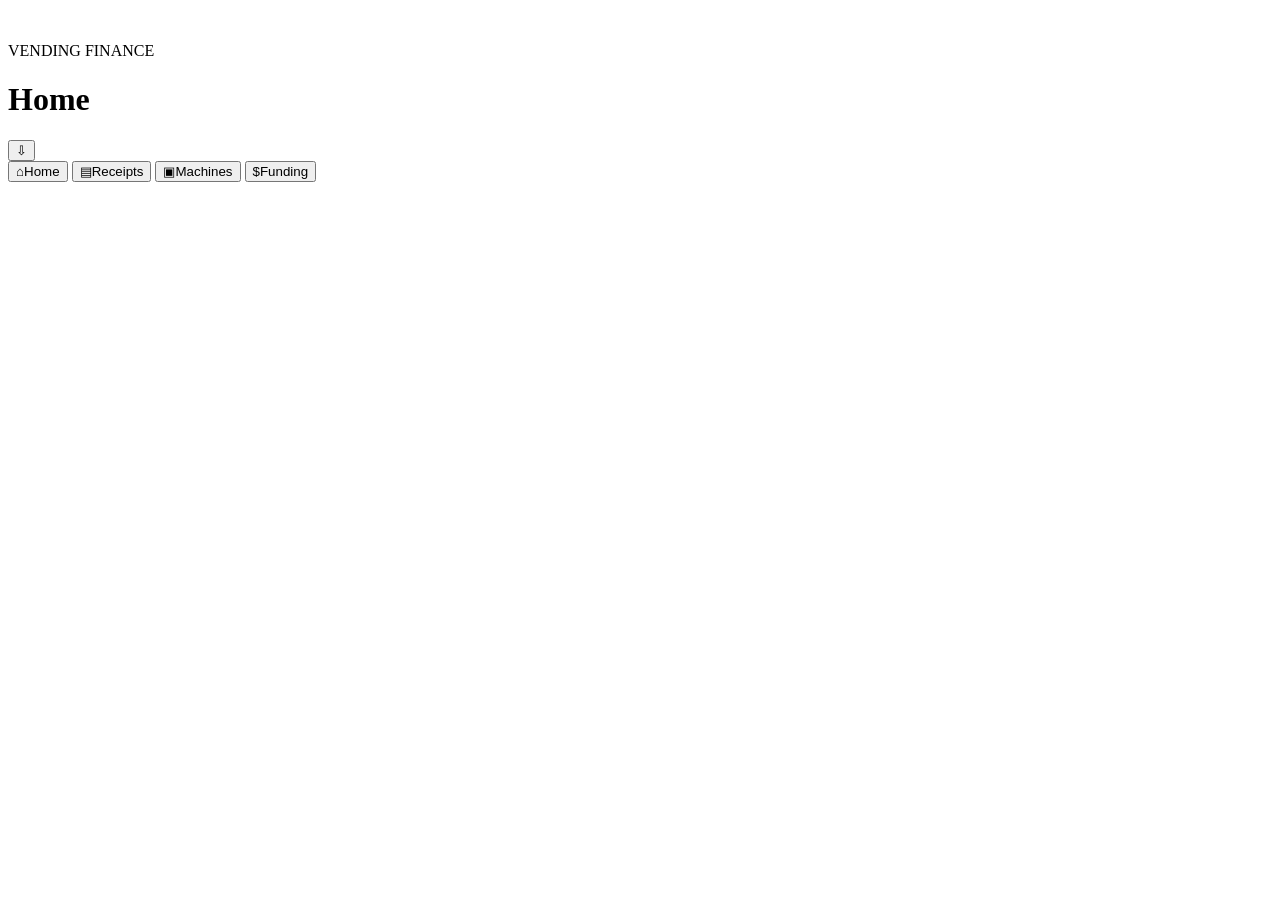
==== finance/index.html @ 562d4c87 "Add vending finance board shell and icon support" ====
<!DOCTYPE html>
<html lang="en">
<head>
  <meta charset="UTF-8" />
  <meta name="viewport" content="width=device-width, initial-scale=1.0, viewport-fit=cover" />
  <meta name="theme-color" content="#f7f9fd" />
  <meta name="description" content="Vending Finance Board — receipts, machine performance, funding, and repayments." />
  <link rel="icon" type="image/svg+xml" href="icon.svg" />
  <link rel="apple-touch-icon" href="icon.svg" />
  <title>Vending Finance Board</title>
  <link rel="stylesheet" href="styles.css" />
</head>
<body>
  <div class="app-shell">
    <header class="topbar">
      <div class="brand-wrap">
        <div class="avatar-mark" aria-hidden="true"><img src="icon.svg" alt="" /></div>
        <div>
          <p class="eyebrow">VENDING FINANCE</p>
          <h1 id="pageTitle">Home</h1>
        </div>
      </div>
      <button class="icon-btn" id="exportBtn" title="Export data" aria-label="Export data">⇩</button>
    </header>

    <main id="appMain" class="content" tabindex="-1"></main>

    <nav class="bottom-nav" aria-label="Primary navigation">
      <button class="nav-item active" data-page="home"><span class="nav-icon">⌂</span><span>Home</span></button>
      <button class="nav-item" data-page="receipts"><span class="nav-icon">▤</span><span>Receipts</span></button>
      <button class="nav-item" data-page="machines"><span class="nav-icon">▣</span><span>Machines</span></button>
      <button class="nav-item" data-page="funding"><span class="nav-icon">$</span><span>Funding</span></button>
    </nav>
  </div>

  <dialog id="modal" class="modal">
    <form method="dialog" class="modal-card" id="modalCard">
      <div class="modal-header">
        <div>
          <p class="eyebrow" id="modalEyebrow">ADD RECORD</p>
          <h2 id="modalTitle">New entry</h2>
        </div>
        <button class="icon-btn small" value="cancel" aria-label="Close">×</button>
      </div>
      <div id="modalBody"></div>
    </form>
  </dialog>

  <input id="importInput" type="file" accept="application/json" hidden />
  <script src="app.js"></script>
</body>
</html>
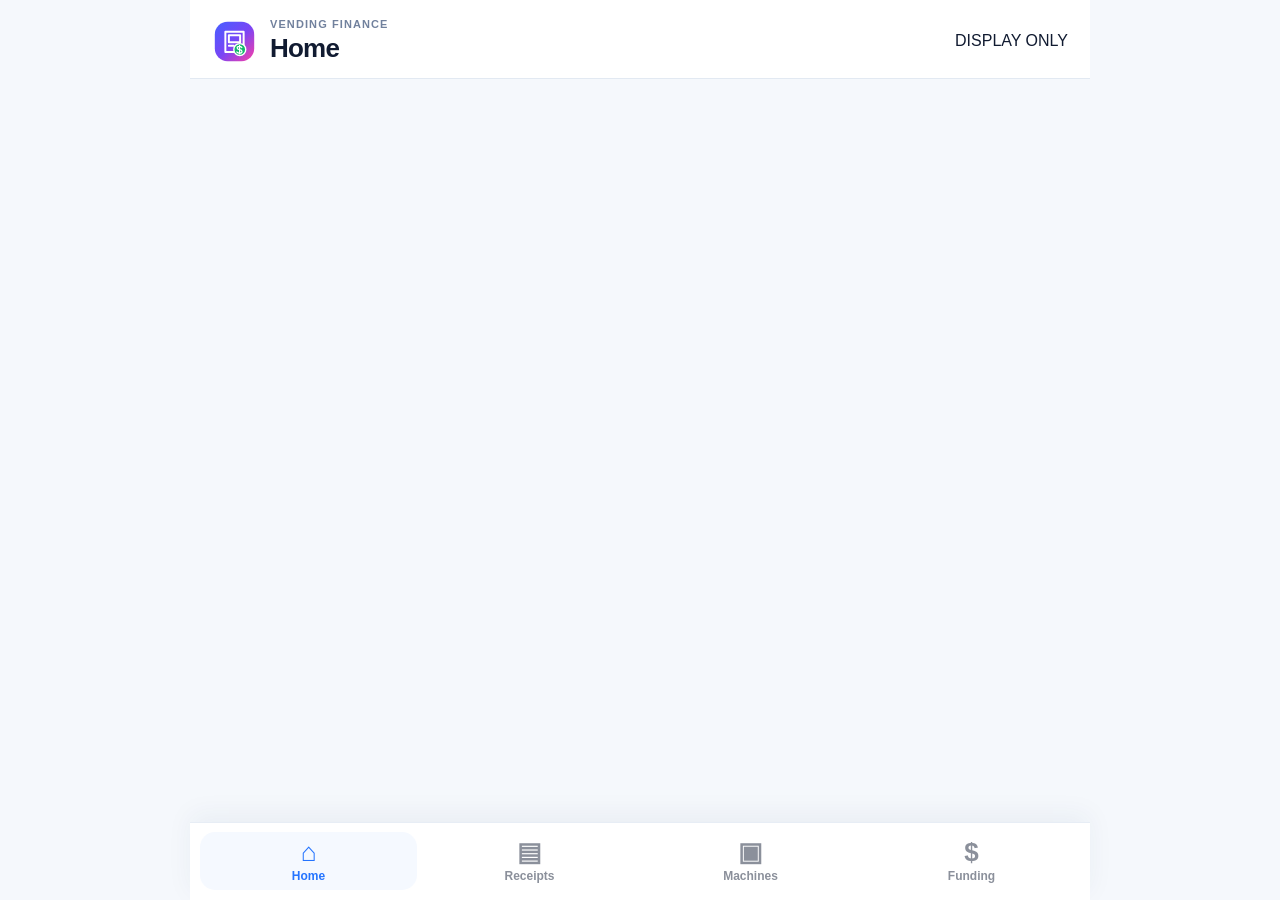
==== commit bee26ad6: "Convert finance navigation shell to read-only display" ====
--- a/finance/index.html
+++ b/finance/index.html
@@ -4,7 +4,7 @@
   <meta charset="UTF-8" />
   <meta name="viewport" content="width=device-width, initial-scale=1.0, viewport-fit=cover" />
   <meta name="theme-color" content="#f7f9fd" />
-  <meta name="description" content="Vending Finance Board — receipts, machine performance, funding, and repayments." />
+  <meta name="description" content="CHHS vending finance display — performance, receipts, machines, and funding." />
   <link rel="icon" type="image/svg+xml" href="icon.svg" />
   <link rel="apple-touch-icon" href="icon.svg" />
   <title>Vending Finance Board</title>
@@ -20,33 +20,19 @@
           <h1 id="pageTitle">Home</h1>
         </div>
       </div>
-      <button class="icon-btn" id="exportBtn" title="Export data" aria-label="Export data">⇩</button>
+      <div class="display-chip" title="Edit finance data through ChatGPT, not this page">DISPLAY ONLY</div>
     </header>
 
+    <div id="dataNotice" class="sync-notice" role="status" aria-live="polite"></div>
     <main id="appMain" class="content" tabindex="-1"></main>
 
-    <nav class="bottom-nav" aria-label="Primary navigation">
-      <button class="nav-item active" data-page="home"><span class="nav-icon">⌂</span><span>Home</span></button>
-      <button class="nav-item" data-page="receipts"><span class="nav-icon">▤</span><span>Receipts</span></button>
-      <button class="nav-item" data-page="machines"><span class="nav-icon">▣</span><span>Machines</span></button>
-      <button class="nav-item" data-page="funding"><span class="nav-icon">$</span><span>Funding</span></button>
+    <nav class="bottom-nav" aria-label="Finance board views">
+      <button type="button" class="nav-item active" data-page="home"><span class="nav-icon">⌂</span><span>Home</span></button>
+      <button type="button" class="nav-item" data-page="receipts"><span class="nav-icon">▤</span><span>Receipts</span></button>
+      <button type="button" class="nav-item" data-page="machines"><span class="nav-icon">▣</span><span>Machines</span></button>
+      <button type="button" class="nav-item" data-page="funding"><span class="nav-icon">$</span><span>Funding</span></button>
     </nav>
   </div>
-
-  <dialog id="modal" class="modal">
-    <form method="dialog" class="modal-card" id="modalCard">
-      <div class="modal-header">
-        <div>
-          <p class="eyebrow" id="modalEyebrow">ADD RECORD</p>
-          <h2 id="modalTitle">New entry</h2>
-        </div>
-        <button class="icon-btn small" value="cancel" aria-label="Close">×</button>
-      </div>
-      <div id="modalBody"></div>
-    </form>
-  </dialog>
-
-  <input id="importInput" type="file" accept="application/json" hidden />
   <script src="app.js"></script>
 </body>
 </html>
--- a/finance/styles.css
+++ b/finance/styles.css
@@ -0,0 +1 @@
+:root{--bg:#f5f8fc;--surface:#ffffff;--surface-2:#f8faff;--ink:#111b31;--muted:#667793;--line:#dfe7f1;--line-strong:#cfd9e7;--navy:#111a30;--blue:#2474ff;--cyan:#19a4db;--green:#11b76a;--orange:#ff7a00;--red:#ef3340;--purple:#8f45ff;--pink:#e93fb0;--shadow:0 10px 26px rgba(29,52,91,.10),0 2px 5px rgba(29,52,91,.05);--radius-xl:30px;--radius-lg:22px;--radius-md:16px;--safe-bottom:env(safe-area-inset-bottom,0px);}*{box-sizing:border-box;}html,body{margin:0;min-height:100%;background:var(--bg);color:var(--ink);font-family:Inter,ui-sans-serif,-apple-system,BlinkMacSystemFont,"Segoe UI",sans-serif;}body{min-height:100vh;}button,input,select,textarea{font:inherit;}button{cursor:pointer;}.app-shell{min-height:100vh;max-width:900px;margin:0 auto;background:var(--bg);position:relative;}.topbar{position:sticky;top:0;z-index:20;background:rgba(255,255,255,.96);backdrop-filter:blur(16px);display:flex;align-items:center;justify-content:space-between;padding:18px 22px 14px;border-bottom:1px solid rgba(223,231,241,.9);}.brand-wrap{display:flex;align-items:center;gap:13px;}.avatar-mark{width:45px;height:45px;border-radius:15px;display:grid;place-items:center;flex:none;}.avatar-mark img{width:45px;height:45px;display:block;border-radius:15px;}.eyebrow{margin:0 0 3px;color:#71819d;font-weight:800;font-size:11px;letter-spacing:.10em;}h1,h2,h3,p{margin-top:0;}h1{margin-bottom:0;font-size:26px;letter-spacing:-.03em;}h2{margin-bottom:0;font-size:24px;letter-spacing:-.02em;}h3{font-size:18px;}.icon-btn{border:0;border-radius:50%;width:45px;height:45px;background:#f4f7fb;color:#4d607a;font-weight:900;font-size:22px;display:grid;place-items:center;}.icon-btn.small{width:38px;height:38px;font-size:24px;}.content{padding:18px 18px calc(102px + var(--safe-bottom));}.bottom-nav{position:fixed;bottom:0;left:50%;transform:translateX(-50%);width:min(900px,100%);z-index:25;display:grid;grid-template-columns:repeat(4,1fr);gap:4px;background:rgba(255,255,255,.98);backdrop-filter:blur(18px);border-top:1px solid #e7edf5;padding:9px 10px calc(10px + var(--safe-bottom));box-shadow:0 -8px 25px rgba(29,52,91,.05);}.nav-item{border:0;background:transparent;color:#8b909b;display:flex;flex-direction:column;gap:4px;align-items:center;justify-content:center;font-size:12px;font-weight:750;min-height:58px;border-radius:15px;}.nav-item.active{color:var(--blue);background:#f5f9ff;}.nav-icon{font-size:26px;line-height:1;}.hero{border-radius:var(--radius-xl);padding:22px;color:white;background:linear-gradient(125deg,#27316f 0%,#59249d 52%,#db3aaf 100%);box-shadow:var(--shadow);overflow:hidden;position:relative;}.hero::after{content:"";position:absolute;width:170px;height:170px;right:-60px;top:-75px;border-radius:50%;background:rgba(255,255,255,.10);}.hero::before{content:"";position:absolute;width:110px;height:110px;left:-55px;bottom:-65px;border-radius:50%;background:rgba(255,255,255,.08);}.hero-top{display:flex;justify-content:space-between;align-items:start;gap:14px;position:relative;z-index:1;}.hero h2{font-size:30px;margin:6px 0 4px;}.hero p{color:rgba(255,255,255,.78);margin-bottom:0;}.period-chip{border:1px solid rgba(255,255,255,.30);background:rgba(255,255,255,.10);padding:9px 12px;border-radius:14px;color:white;font-weight:800;white-space:nowrap;}.metric-grid{display:grid;grid-template-columns:repeat(2,minmax(0,1fr));gap:12px;margin-top:18px;position:relative;z-index:1;}.metric{border-radius:20px;padding:16px;min-height:122px;background:rgba(255,255,255,.12);border:1px solid rgba(255,255,255,.28);display:flex;flex-direction:column;justify-content:space-between;}.metric strong{font-size:25px;letter-spacing:-.03em;}.metric small{color:rgba(255,255,255,.72);font-weight:750;}.metric .trend{font-weight:850;font-size:12px;color:#69f4a4;}.section-card{background:var(--surface);border:1px solid var(--line);box-shadow:var(--shadow);border-radius:var(--radius-xl);margin-top:18px;padding:18px;}.section-head{display:flex;align-items:center;justify-content:space-between;gap:12px;margin-bottom:15px;}.section-title{display:flex;align-items:center;gap:11px;}.section-title .badge-icon{width:42px;height:42px;border-radius:14px;display:grid;place-items:center;color:white;font-size:18px;font-weight:900;box-shadow:0 8px 18px rgba(45,72,120,.18);}.section-title h3{margin:0;}.subtle{color:var(--muted);font-size:13px;margin:3px 0 0;}.action-grid{display:grid;grid-template-columns:repeat(2,minmax(0,1fr));gap:12px;}.action-card{border:0;text-align:left;border-radius:20px;min-height:118px;padding:15px;color:white;box-shadow:var(--shadow);position:relative;overflow:hidden;}.action-card::after{content:"";position:absolute;width:90px;height:90px;border-radius:50%;right:-35px;top:-35px;background:rgba(255,255,255,.12);}.action-card strong{display:block;font-size:17px;margin-bottom:5px;position:relative;z-index:1;}.action-card span{font-size:12px;color:rgba(255,255,255,.78);position:relative;z-index:1;}.action-blue{background:linear-gradient(135deg,#4c5cff,#1d7bf1);}.action-green{background:linear-gradient(135deg,#1ec86e,#00a677);}.action-orange{background:linear-gradient(135deg,#ff9a00,#ef6400);}.action-purple{background:linear-gradient(135deg,#9b51ff,#6942e8);}.kpi-strip{display:grid;grid-template-columns:repeat(2,minmax(0,1fr));gap:12px;margin-top:18px;}.kpi{background:var(--surface);border:1px solid var(--line);border-radius:22px;padding:16px;box-shadow:var(--shadow);}.kpi .label{color:#8290a8;font-size:11px;font-weight:850;letter-spacing:.08em;text-transform:uppercase;}.kpi .value{font-size:25px;font-weight:900;margin-top:8px;}.kpi.blue{background:linear-gradient(145deg,#f0f5ff,#e9f6ff);}.kpi.green{background:linear-gradient(145deg,#edfdf5,#e4faef);}.kpi.orange{background:linear-gradient(145deg,#fff8eb,#fff0dc);}.kpi.pink{background:linear-gradient(145deg,#fff1f4,#fff8f8);}.chart-box{height:220px;border:1px solid var(--line);background:linear-gradient(#fff,#fbfdff);border-radius:20px;padding:16px;position:relative;overflow:hidden;}.chart-grid{position:absolute;inset:30px 16px 42px;display:grid;grid-template-rows:repeat(4,1fr);}.chart-grid i{border-top:1px dashed #e3eaf4;}.chart-bars{position:absolute;inset:36px 18px 42px;display:flex;gap:10px;align-items:end;justify-content:space-around;}.chart-bar-wrap{flex:1;min-width:0;display:flex;flex-direction:column;align-items:center;justify-content:end;gap:7px;height:100%;}.chart-bar{width:65%;min-height:2px;border-radius:10px 10px 4px 4px;background:linear-gradient(180deg,#4a7dff,#6a3ded);box-shadow:0 6px 12px rgba(84,79,226,.18);}.chart-bar-wrap span{font-size:10px;color:#92a0b5;font-weight:750;}.list{display:flex;flex-direction:column;gap:10px;}.list-row{border:1px solid var(--line);border-radius:18px;padding:14px;display:flex;align-items:center;justify-content:space-between;gap:12px;background:#fff;}.row-left{display:flex;align-items:center;gap:12px;min-width:0;}.row-icon{width:42px;height:42px;border-radius:14px;display:grid;place-items:center;flex:none;font-weight:900;}.row-main{min-width:0;}.row-main strong{display:block;white-space:nowrap;overflow:hidden;text-overflow:ellipsis;}.row-main small{display:block;color:var(--muted);margin-top:3px;}.row-right{text-align:right;flex:none;}.row-right strong{display:block;}.row-right small{color:var(--muted);}.empty{text-align:center;padding:28px 12px;color:var(--muted);}.empty-icon{width:68px;height:68px;margin:0 auto 14px;border-radius:24px;display:grid;place-items:center;background:linear-gradient(135deg,#edf4ff,#f4edff);color:var(--blue);font-size:28px;}.empty h3{margin-bottom:7px;color:var(--ink);}.empty p{max-width:460px;margin:0 auto 18px;line-height:1.5;}.primary-btn,.secondary-btn,.danger-btn{border:0;border-radius:15px;padding:12px 15px;font-weight:850;}.primary-btn{background:var(--navy);color:white;box-shadow:0 7px 16px rgba(17,26,48,.18);}.secondary-btn{background:#f2f6fb;color:#536580;border:1px solid #e1e8f2;}.danger-btn{background:#fff0f1;color:#d62533;border:1px solid #ffcbd0;}.toolbar{display:flex;gap:10px;align-items:center;margin-bottom:14px;}.search{flex:1;min-width:0;border:1px solid var(--line-strong);background:white;border-radius:16px;padding:12px 14px;outline:none;}.search:focus{border-color:#87b5ff;box-shadow:0 0 0 3px #eaf3ff;}.select{border:1px solid var(--line-strong);background:white;border-radius:16px;padding:12px 10px;color:#52627c;}.pill{display:inline-flex;align-items:center;gap:5px;border-radius:999px;padding:5px 9px;font-size:10px;font-weight:850;text-transform:uppercase;letter-spacing:.04em;}.pill.reviewed{background:#e9fbf2;color:#0c9953;}.pill.needs-review{background:#fff3de;color:#c66c00;}.pill.expense{background:#fff0f1;color:#cf2d3a;}.pill.inventory{background:#eef4ff;color:#2b63db;}.funding-hero{background:linear-gradient(130deg,#17223e 0%,#30377f 43%,#7f3ec9 100%);border-radius:30px;padding:22px;color:white;box-shadow:var(--shadow);}.progress-track{background:rgba(255,255,255,.18);border-radius:999px;height:12px;overflow:hidden;margin:15px 0 7px;}.progress-fill{height:100%;border-radius:999px;background:linear-gradient(90deg,#22d583,#51e69b);}.stats-line{display:flex;justify-content:space-between;gap:16px;flex-wrap:wrap;}.stats-line div span{display:block;color:rgba(255,255,255,.64);font-size:11px;text-transform:uppercase;letter-spacing:.06em;font-weight:800;}.stats-line div strong{display:block;font-size:22px;margin-top:3px;}.machine-card{border-radius:24px;border:1px solid var(--line);background:white;padding:17px;box-shadow:var(--shadow);}.machine-card + .machine-card{margin-top:12px;}.machine-top{display:flex;justify-content:space-between;gap:12px;}.machine-profit{font-size:24px;font-weight:900;}.mini-grid{display:grid;grid-template-columns:repeat(2,1fr);gap:9px;margin-top:14px;}.mini-box{border-radius:14px;background:#f7f9fc;padding:11px;}.mini-box span{display:block;color:#8390a5;font-size:10px;font-weight:850;text-transform:uppercase;}.mini-box strong{display:block;margin-top:4px;}.modal{border:0;border-radius:26px;padding:0;width:min(640px,calc(100% - 24px));max-height:calc(100vh - 30px);box-shadow:0 30px 80px rgba(17,26,48,.28);}.modal::backdrop{background:rgba(17,26,48,.40);backdrop-filter:blur(4px);}.modal-card{padding:20px;overflow:auto;max-height:calc(100vh - 30px);}.modal-header{display:flex;align-items:center;justify-content:space-between;gap:12px;margin-bottom:16px;}.form-grid{display:grid;grid-template-columns:repeat(2,minmax(0,1fr));gap:12px;}.field{display:flex;flex-direction:column;gap:6px;}.field.full{grid-column:1 / -1;}.field label{font-size:11px;font-weight:850;color:#687995;letter-spacing:.04em;text-transform:uppercase;}.field input,.field select,.field textarea{width:100%;border:1px solid var(--line-strong);border-radius:14px;padding:12px;background:#fff;outline:none;color:var(--ink);}.field input:focus,.field select:focus,.field textarea:focus{border-color:#78aefe;box-shadow:0 0 0 3px #edf5ff;}.field textarea{min-height:86px;resize:vertical;}.form-actions{grid-column:1/-1;display:flex;justify-content:flex-end;gap:10px;margin-top:6px;}.receipt-preview{display:none;width:100%;max-height:260px;object-fit:contain;border-radius:18px;border:1px solid var(--line);background:#f5f7fa;margin-top:8px;}.notice{border-radius:16px;padding:12px;font-size:12px;line-height:1.45;}.notice.info{background:#eef5ff;color:#30558c;border:1px solid #d7e7ff;}.notice.warn{background:#fff5e5;color:#925800;border:1px solid #ffe2af;}.split-actions{display:flex;gap:9px;flex-wrap:wrap;}.muted-link{border:0;background:transparent;color:#5e72a0;font-weight:800;padding:5px;}@media (min-width:700px){.content{padding-left:26px;padding-right:26px;}.metric-grid{grid-template-columns:repeat(4,minmax(0,1fr));}.kpi-strip{grid-template-columns:repeat(4,minmax(0,1fr));}.action-grid{grid-template-columns:repeat(4,minmax(0,1fr));}.main-two{display:grid;grid-template-columns:1.1fr .9fr;gap:18px;align-items:start;}.main-two .section-card{margin-top:18px;}}@media (max-width:520px){.topbar{padding-left:16px;padding-right:16px;}.content{padding-left:14px;padding-right:14px;}.hero{padding:18px;}.hero h2{font-size:25px;}.metric{min-height:108px;padding:13px;}.metric strong{font-size:21px;}.section-card{border-radius:25px;padding:15px;}.form-grid{grid-template-columns:1fr;}.field.full{grid-column:auto;}.form-actions{grid-column:auto;}}
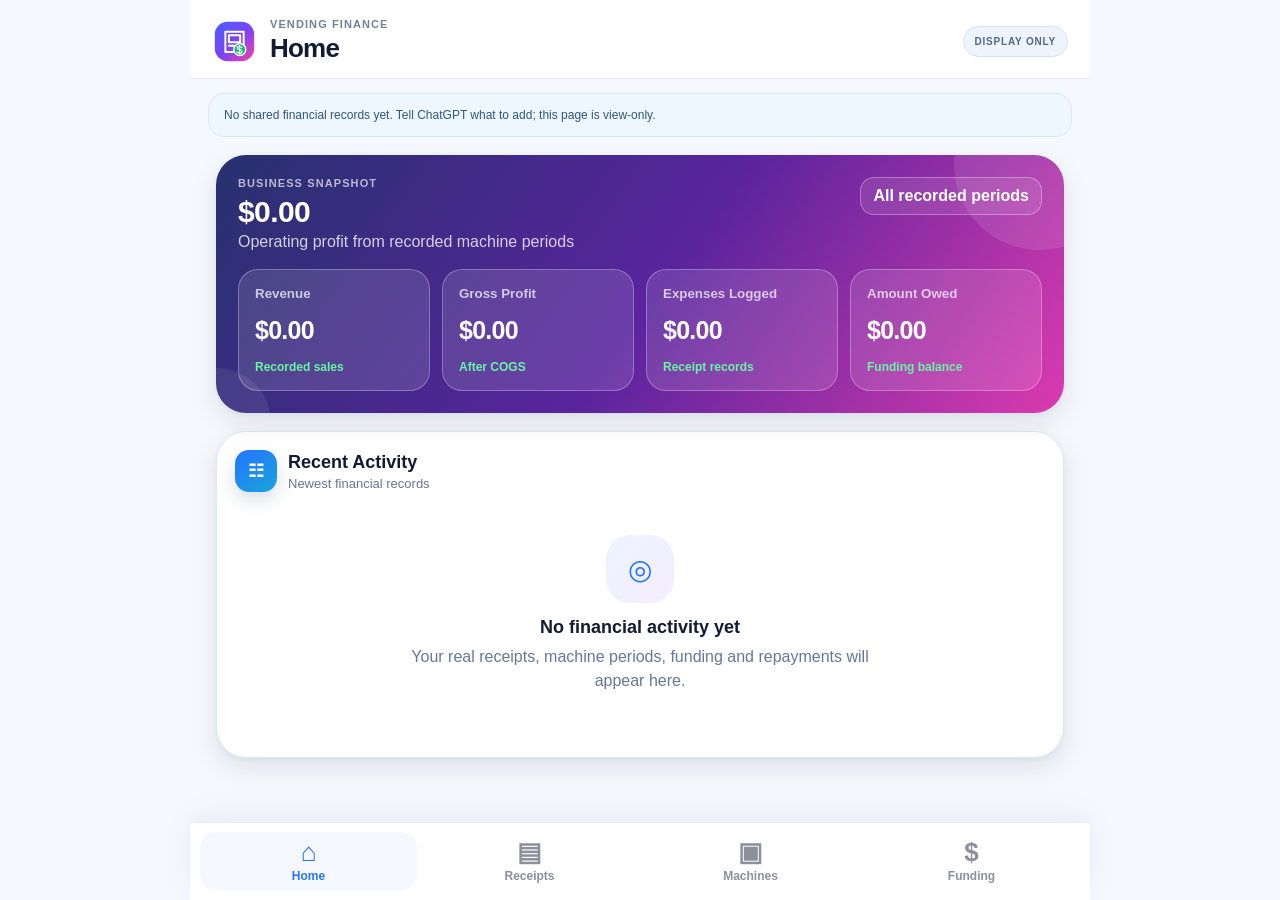
==== commit 58b602d5: "Version finance display assets to avoid stale browser scripts" ====
--- a/finance/index.html
+++ b/finance/index.html
@@ -8,7 +8,7 @@
   <link rel="icon" type="image/svg+xml" href="icon.svg" />
   <link rel="apple-touch-icon" href="icon.svg" />
   <title>Vending Finance Board</title>
-  <link rel="stylesheet" href="styles.css" />
+  <link rel="stylesheet" href="styles.css?v=read-only-v1" />
 </head>
 <body>
   <div class="app-shell">
@@ -33,6 +33,6 @@
       <button type="button" class="nav-item" data-page="funding"><span class="nav-icon">$</span><span>Funding</span></button>
     </nav>
   </div>
-  <script src="app.js"></script>
+  <script src="app.js?v=read-only-v1"></script>
 </body>
 </html>
--- a/finance/styles.css
+++ b/finance/styles.css
@@ -1 +1,10 @@
-:root{--bg:#f5f8fc;--surface:#ffffff;--surface-2:#f8faff;--ink:#111b31;--muted:#667793;--line:#dfe7f1;--line-strong:#cfd9e7;--navy:#111a30;--blue:#2474ff;--cyan:#19a4db;--green:#11b76a;--orange:#ff7a00;--red:#ef3340;--purple:#8f45ff;--pink:#e93fb0;--shadow:0 10px 26px rgba(29,52,91,.10),0 2px 5px rgba(29,52,91,.05);--radius-xl:30px;--radius-lg:22px;--radius-md:16px;--safe-bottom:env(safe-area-inset-bottom,0px);}*{box-sizing:border-box;}html,body{margin:0;min-height:100%;background:var(--bg);color:var(--ink);font-family:Inter,ui-sans-serif,-apple-system,BlinkMacSystemFont,"Segoe UI",sans-serif;}body{min-height:100vh;}button,input,select,textarea{font:inherit;}button{cursor:pointer;}.app-shell{min-height:100vh;max-width:900px;margin:0 auto;background:var(--bg);position:relative;}.topbar{position:sticky;top:0;z-index:20;background:rgba(255,255,255,.96);backdrop-filter:blur(16px);display:flex;align-items:center;justify-content:space-between;padding:18px 22px 14px;border-bottom:1px solid rgba(223,231,241,.9);}.brand-wrap{display:flex;align-items:center;gap:13px;}.avatar-mark{width:45px;height:45px;border-radius:15px;display:grid;place-items:center;flex:none;}.avatar-mark img{width:45px;height:45px;display:block;border-radius:15px;}.eyebrow{margin:0 0 3px;color:#71819d;font-weight:800;font-size:11px;letter-spacing:.10em;}h1,h2,h3,p{margin-top:0;}h1{margin-bottom:0;font-size:26px;letter-spacing:-.03em;}h2{margin-bottom:0;font-size:24px;letter-spacing:-.02em;}h3{font-size:18px;}.icon-btn{border:0;border-radius:50%;width:45px;height:45px;background:#f4f7fb;color:#4d607a;font-weight:900;font-size:22px;display:grid;place-items:center;}.icon-btn.small{width:38px;height:38px;font-size:24px;}.content{padding:18px 18px calc(102px + var(--safe-bottom));}.bottom-nav{position:fixed;bottom:0;left:50%;transform:translateX(-50%);width:min(900px,100%);z-index:25;display:grid;grid-template-columns:repeat(4,1fr);gap:4px;background:rgba(255,255,255,.98);backdrop-filter:blur(18px);border-top:1px solid #e7edf5;padding:9px 10px calc(10px + var(--safe-bottom));box-shadow:0 -8px 25px rgba(29,52,91,.05);}.nav-item{border:0;background:transparent;color:#8b909b;display:flex;flex-direction:column;gap:4px;align-items:center;justify-content:center;font-size:12px;font-weight:750;min-height:58px;border-radius:15px;}.nav-item.active{color:var(--blue);background:#f5f9ff;}.nav-icon{font-size:26px;line-height:1;}.hero{border-radius:var(--radius-xl);padding:22px;color:white;background:linear-gradient(125deg,#27316f 0%,#59249d 52%,#db3aaf 100%);box-shadow:var(--shadow);overflow:hidden;position:relative;}.hero::after{content:"";position:absolute;width:170px;height:170px;right:-60px;top:-75px;border-radius:50%;background:rgba(255,255,255,.10);}.hero::before{content:"";position:absolute;width:110px;height:110px;left:-55px;bottom:-65px;border-radius:50%;background:rgba(255,255,255,.08);}.hero-top{display:flex;justify-content:space-between;align-items:start;gap:14px;position:relative;z-index:1;}.hero h2{font-size:30px;margin:6px 0 4px;}.hero p{color:rgba(255,255,255,.78);margin-bottom:0;}.period-chip{border:1px solid rgba(255,255,255,.30);background:rgba(255,255,255,.10);padding:9px 12px;border-radius:14px;color:white;font-weight:800;white-space:nowrap;}.metric-grid{display:grid;grid-template-columns:repeat(2,minmax(0,1fr));gap:12px;margin-top:18px;position:relative;z-index:1;}.metric{border-radius:20px;padding:16px;min-height:122px;background:rgba(255,255,255,.12);border:1px solid rgba(255,255,255,.28);display:flex;flex-direction:column;justify-content:space-between;}.metric strong{font-size:25px;letter-spacing:-.03em;}.metric small{color:rgba(255,255,255,.72);font-weight:750;}.metric .trend{font-weight:850;font-size:12px;color:#69f4a4;}.section-card{background:var(--surface);border:1px solid var(--line);box-shadow:var(--shadow);border-radius:var(--radius-xl);margin-top:18px;padding:18px;}.section-head{display:flex;align-items:center;justify-content:space-between;gap:12px;margin-bottom:15px;}.section-title{display:flex;align-items:center;gap:11px;}.section-title .badge-icon{width:42px;height:42px;border-radius:14px;display:grid;place-items:center;color:white;font-size:18px;font-weight:900;box-shadow:0 8px 18px rgba(45,72,120,.18);}.section-title h3{margin:0;}.subtle{color:var(--muted);font-size:13px;margin:3px 0 0;}.action-grid{display:grid;grid-template-columns:repeat(2,minmax(0,1fr));gap:12px;}.action-card{border:0;text-align:left;border-radius:20px;min-height:118px;padding:15px;color:white;box-shadow:var(--shadow);position:relative;overflow:hidden;}.action-card::after{content:"";position:absolute;width:90px;height:90px;border-radius:50%;right:-35px;top:-35px;background:rgba(255,255,255,.12);}.action-card strong{display:block;font-size:17px;margin-bottom:5px;position:relative;z-index:1;}.action-card span{font-size:12px;color:rgba(255,255,255,.78);position:relative;z-index:1;}.action-blue{background:linear-gradient(135deg,#4c5cff,#1d7bf1);}.action-green{background:linear-gradient(135deg,#1ec86e,#00a677);}.action-orange{background:linear-gradient(135deg,#ff9a00,#ef6400);}.action-purple{background:linear-gradient(135deg,#9b51ff,#6942e8);}.kpi-strip{display:grid;grid-template-columns:repeat(2,minmax(0,1fr));gap:12px;margin-top:18px;}.kpi{background:var(--surface);border:1px solid var(--line);border-radius:22px;padding:16px;box-shadow:var(--shadow);}.kpi .label{color:#8290a8;font-size:11px;font-weight:850;letter-spacing:.08em;text-transform:uppercase;}.kpi .value{font-size:25px;font-weight:900;margin-top:8px;}.kpi.blue{background:linear-gradient(145deg,#f0f5ff,#e9f6ff);}.kpi.green{background:linear-gradient(145deg,#edfdf5,#e4faef);}.kpi.orange{background:linear-gradient(145deg,#fff8eb,#fff0dc);}.kpi.pink{background:linear-gradient(145deg,#fff1f4,#fff8f8);}.chart-box{height:220px;border:1px solid var(--line);background:linear-gradient(#fff,#fbfdff);border-radius:20px;padding:16px;position:relative;overflow:hidden;}.chart-grid{position:absolute;inset:30px 16px 42px;display:grid;grid-template-rows:repeat(4,1fr);}.chart-grid i{border-top:1px dashed #e3eaf4;}.chart-bars{position:absolute;inset:36px 18px 42px;display:flex;gap:10px;align-items:end;justify-content:space-around;}.chart-bar-wrap{flex:1;min-width:0;display:flex;flex-direction:column;align-items:center;justify-content:end;gap:7px;height:100%;}.chart-bar{width:65%;min-height:2px;border-radius:10px 10px 4px 4px;background:linear-gradient(180deg,#4a7dff,#6a3ded);box-shadow:0 6px 12px rgba(84,79,226,.18);}.chart-bar-wrap span{font-size:10px;color:#92a0b5;font-weight:750;}.list{display:flex;flex-direction:column;gap:10px;}.list-row{border:1px solid var(--line);border-radius:18px;padding:14px;display:flex;align-items:center;justify-content:space-between;gap:12px;background:#fff;}.row-left{display:flex;align-items:center;gap:12px;min-width:0;}.row-icon{width:42px;height:42px;border-radius:14px;display:grid;place-items:center;flex:none;font-weight:900;}.row-main{min-width:0;}.row-main strong{display:block;white-space:nowrap;overflow:hidden;text-overflow:ellipsis;}.row-main small{display:block;color:var(--muted);margin-top:3px;}.row-right{text-align:right;flex:none;}.row-right strong{display:block;}.row-right small{color:var(--muted);}.empty{text-align:center;padding:28px 12px;color:var(--muted);}.empty-icon{width:68px;height:68px;margin:0 auto 14px;border-radius:24px;display:grid;place-items:center;background:linear-gradient(135deg,#edf4ff,#f4edff);color:var(--blue);font-size:28px;}.empty h3{margin-bottom:7px;color:var(--ink);}.empty p{max-width:460px;margin:0 auto 18px;line-height:1.5;}.primary-btn,.secondary-btn,.danger-btn{border:0;border-radius:15px;padding:12px 15px;font-weight:850;}.primary-btn{background:var(--navy);color:white;box-shadow:0 7px 16px rgba(17,26,48,.18);}.secondary-btn{background:#f2f6fb;color:#536580;border:1px solid #e1e8f2;}.danger-btn{background:#fff0f1;color:#d62533;border:1px solid #ffcbd0;}.toolbar{display:flex;gap:10px;align-items:center;margin-bottom:14px;}.search{flex:1;min-width:0;border:1px solid var(--line-strong);background:white;border-radius:16px;padding:12px 14px;outline:none;}.search:focus{border-color:#87b5ff;box-shadow:0 0 0 3px #eaf3ff;}.select{border:1px solid var(--line-strong);background:white;border-radius:16px;padding:12px 10px;color:#52627c;}.pill{display:inline-flex;align-items:center;gap:5px;border-radius:999px;padding:5px 9px;font-size:10px;font-weight:850;text-transform:uppercase;letter-spacing:.04em;}.pill.reviewed{background:#e9fbf2;color:#0c9953;}.pill.needs-review{background:#fff3de;color:#c66c00;}.pill.expense{background:#fff0f1;color:#cf2d3a;}.pill.inventory{background:#eef4ff;color:#2b63db;}.funding-hero{background:linear-gradient(130deg,#17223e 0%,#30377f 43%,#7f3ec9 100%);border-radius:30px;padding:22px;color:white;box-shadow:var(--shadow);}.progress-track{background:rgba(255,255,255,.18);border-radius:999px;height:12px;overflow:hidden;margin:15px 0 7px;}.progress-fill{height:100%;border-radius:999px;background:linear-gradient(90deg,#22d583,#51e69b);}.stats-line{display:flex;justify-content:space-between;gap:16px;flex-wrap:wrap;}.stats-line div span{display:block;color:rgba(255,255,255,.64);font-size:11px;text-transform:uppercase;letter-spacing:.06em;font-weight:800;}.stats-line div strong{display:block;font-size:22px;margin-top:3px;}.machine-card{border-radius:24px;border:1px solid var(--line);background:white;padding:17px;box-shadow:var(--shadow);}.machine-card + .machine-card{margin-top:12px;}.machine-top{display:flex;justify-content:space-between;gap:12px;}.machine-profit{font-size:24px;font-weight:900;}.mini-grid{display:grid;grid-template-columns:repeat(2,1fr);gap:9px;margin-top:14px;}.mini-box{border-radius:14px;background:#f7f9fc;padding:11px;}.mini-box span{display:block;color:#8390a5;font-size:10px;font-weight:850;text-transform:uppercase;}.mini-box strong{display:block;margin-top:4px;}.modal{border:0;border-radius:26px;padding:0;width:min(640px,calc(100% - 24px));max-height:calc(100vh - 30px);box-shadow:0 30px 80px rgba(17,26,48,.28);}.modal::backdrop{background:rgba(17,26,48,.40);backdrop-filter:blur(4px);}.modal-card{padding:20px;overflow:auto;max-height:calc(100vh - 30px);}.modal-header{display:flex;align-items:center;justify-content:space-between;gap:12px;margin-bottom:16px;}.form-grid{display:grid;grid-template-columns:repeat(2,minmax(0,1fr));gap:12px;}.field{display:flex;flex-direction:column;gap:6px;}.field.full{grid-column:1 / -1;}.field label{font-size:11px;font-weight:850;color:#687995;letter-spacing:.04em;text-transform:uppercase;}.field input,.field select,.field textarea{width:100%;border:1px solid var(--line-strong);border-radius:14px;padding:12px;background:#fff;outline:none;color:var(--ink);}.field input:focus,.field select:focus,.field textarea:focus{border-color:#78aefe;box-shadow:0 0 0 3px #edf5ff;}.field textarea{min-height:86px;resize:vertical;}.form-actions{grid-column:1/-1;display:flex;justify-content:flex-end;gap:10px;margin-top:6px;}.receipt-preview{display:none;width:100%;max-height:260px;object-fit:contain;border-radius:18px;border:1px solid var(--line);background:#f5f7fa;margin-top:8px;}.notice{border-radius:16px;padding:12px;font-size:12px;line-height:1.45;}.notice.info{background:#eef5ff;color:#30558c;border:1px solid #d7e7ff;}.notice.warn{background:#fff5e5;color:#925800;border:1px solid #ffe2af;}.split-actions{display:flex;gap:9px;flex-wrap:wrap;}.muted-link{border:0;background:transparent;color:#5e72a0;font-weight:800;padding:5px;}@media (min-width:700px){.content{padding-left:26px;padding-right:26px;}.metric-grid{grid-template-columns:repeat(4,minmax(0,1fr));}.kpi-strip{grid-template-columns:repeat(4,minmax(0,1fr));}.action-grid{grid-template-columns:repeat(4,minmax(0,1fr));}.main-two{display:grid;grid-template-columns:1.1fr .9fr;gap:18px;align-items:start;}.main-two .section-card{margin-top:18px;}}@media (max-width:520px){.topbar{padding-left:16px;padding-right:16px;}.content{padding-left:14px;padding-right:14px;}.hero{padding:18px;}.hero h2{font-size:25px;}.metric{min-height:108px;padding:13px;}.metric strong{font-size:21px;}.section-card{border-radius:25px;padding:15px;}.form-grid{grid-template-columns:1fr;}.field.full{grid-column:auto;}.form-actions{grid-column:auto;}}+:root{--bg:#f5f8fc;--surface:#ffffff;--surface-2:#f8faff;--ink:#111b31;--muted:#667793;--line:#dfe7f1;--line-strong:#cfd9e7;--navy:#111a30;--blue:#2474ff;--cyan:#19a4db;--green:#11b76a;--orange:#ff7a00;--red:#ef3340;--purple:#8f45ff;--pink:#e93fb0;--shadow:0 10px 26px rgba(29,52,91,.10),0 2px 5px rgba(29,52,91,.05);--radius-xl:30px;--radius-lg:22px;--radius-md:16px;--safe-bottom:env(safe-area-inset-bottom,0px);}*{box-sizing:border-box;}html,body{margin:0;min-height:100%;background:var(--bg);color:var(--ink);font-family:Inter,ui-sans-serif,-apple-system,BlinkMacSystemFont,"Segoe UI",sans-serif;}body{min-height:100vh;}button,input,select,textarea{font:inherit;}button{cursor:pointer;}.app-shell{min-height:100vh;max-width:900px;margin:0 auto;background:var(--bg);position:relative;}.topbar{position:sticky;top:0;z-index:20;background:rgba(255,255,255,.96);backdrop-filter:blur(16px);display:flex;align-items:center;justify-content:space-between;padding:18px 22px 14px;border-bottom:1px solid rgba(223,231,241,.9);}.brand-wrap{display:flex;align-items:center;gap:13px;}.avatar-mark{width:45px;height:45px;border-radius:15px;display:grid;place-items:center;flex:none;}.avatar-mark img{width:45px;height:45px;display:block;border-radius:15px;}.eyebrow{margin:0 0 3px;color:#71819d;font-weight:800;font-size:11px;letter-spacing:.10em;}h1,h2,h3,p{margin-top:0;}h1{margin-bottom:0;font-size:26px;letter-spacing:-.03em;}h2{margin-bottom:0;font-size:24px;letter-spacing:-.02em;}h3{font-size:18px;}.icon-btn{border:0;border-radius:50%;width:45px;height:45px;background:#f4f7fb;color:#4d607a;font-weight:900;font-size:22px;display:grid;place-items:center;}.icon-btn.small{width:38px;height:38px;font-size:24px;}.content{padding:18px 18px calc(102px + var(--safe-bottom));}.bottom-nav{position:fixed;bottom:0;left:50%;transform:translateX(-50%);width:min(900px,100%);z-index:25;display:grid;grid-template-columns:repeat(4,1fr);gap:4px;background:rgba(255,255,255,.98);backdrop-filter:blur(18px);border-top:1px solid #e7edf5;padding:9px 10px calc(10px + var(--safe-bottom));box-shadow:0 -8px 25px rgba(29,52,91,.05);}.nav-item{border:0;background:transparent;color:#8b909b;display:flex;flex-direction:column;gap:4px;align-items:center;justify-content:center;font-size:12px;font-weight:750;min-height:58px;border-radius:15px;}.nav-item.active{color:var(--blue);background:#f5f9ff;}.nav-icon{font-size:26px;line-height:1;}.hero{border-radius:var(--radius-xl);padding:22px;color:white;background:linear-gradient(125deg,#27316f 0%,#59249d 52%,#db3aaf 100%);box-shadow:var(--shadow);overflow:hidden;position:relative;}.hero::after{content:"";position:absolute;width:170px;height:170px;right:-60px;top:-75px;border-radius:50%;background:rgba(255,255,255,.10);}.hero::before{content:"";position:absolute;width:110px;height:110px;left:-55px;bottom:-65px;border-radius:50%;background:rgba(255,255,255,.08);}.hero-top{display:flex;justify-content:space-between;align-items:start;gap:14px;position:relative;z-index:1;}.hero h2{font-size:30px;margin:6px 0 4px;}.hero p{color:rgba(255,255,255,.78);margin-bottom:0;}.period-chip{border:1px solid rgba(255,255,255,.30);background:rgba(255,255,255,.10);padding:9px 12px;border-radius:14px;color:white;font-weight:800;white-space:nowrap;}.metric-grid{display:grid;grid-template-columns:repeat(2,minmax(0,1fr));gap:12px;margin-top:18px;position:relative;z-index:1;}.metric{border-radius:20px;padding:16px;min-height:122px;background:rgba(255,255,255,.12);border:1px solid rgba(255,255,255,.28);display:flex;flex-direction:column;justify-content:space-between;}.metric strong{font-size:25px;letter-spacing:-.03em;}.metric small{color:rgba(255,255,255,.72);font-weight:750;}.metric .trend{font-weight:850;font-size:12px;color:#69f4a4;}.section-card{background:var(--surface);border:1px solid var(--line);box-shadow:var(--shadow);border-radius:var(--radius-xl);margin-top:18px;padding:18px;}.section-head{display:flex;align-items:center;justify-content:space-between;gap:12px;margin-bottom:15px;}.section-title{display:flex;align-items:center;gap:11px;}.section-title .badge-icon{width:42px;height:42px;border-radius:14px;display:grid;place-items:center;color:white;font-size:18px;font-weight:900;box-shadow:0 8px 18px rgba(45,72,120,.18);}.section-title h3{margin:0;}.subtle{color:var(--muted);font-size:13px;margin:3px 0 0;}.action-grid{display:grid;grid-template-columns:repeat(2,minmax(0,1fr));gap:12px;}.action-card{border:0;text-align:left;border-radius:20px;min-height:118px;padding:15px;color:white;box-shadow:var(--shadow);position:relative;overflow:hidden;}.action-card::after{content:"";position:absolute;width:90px;height:90px;border-radius:50%;right:-35px;top:-35px;background:rgba(255,255,255,.12);}.action-card strong{display:block;font-size:17px;margin-bottom:5px;position:relative;z-index:1;}.action-card span{font-size:12px;color:rgba(255,255,255,.78);position:relative;z-index:1;}.action-blue{background:linear-gradient(135deg,#4c5cff,#1d7bf1);}.action-green{background:linear-gradient(135deg,#1ec86e,#00a677);}.action-orange{background:linear-gradient(135deg,#ff9a00,#ef6400);}.action-purple{background:linear-gradient(135deg,#9b51ff,#6942e8);}.kpi-strip{display:grid;grid-template-columns:repeat(2,minmax(0,1fr));gap:12px;margin-top:18px;}.kpi{background:var(--surface);border:1px solid var(--line);border-radius:22px;padding:16px;box-shadow:var(--shadow);}.kpi .label{color:#8290a8;font-size:11px;font-weight:850;letter-spacing:.08em;text-transform:uppercase;}.kpi .value{font-size:25px;font-weight:900;margin-top:8px;}.kpi.blue{background:linear-gradient(145deg,#f0f5ff,#e9f6ff);}.kpi.green{background:linear-gradient(145deg,#edfdf5,#e4faef);}.kpi.orange{background:linear-gradient(145deg,#fff8eb,#fff0dc);}.kpi.pink{background:linear-gradient(145deg,#fff1f4,#fff8f8);}.chart-box{height:220px;border:1px solid var(--line);background:linear-gradient(#fff,#fbfdff);border-radius:20px;padding:16px;position:relative;overflow:hidden;}.chart-grid{position:absolute;inset:30px 16px 42px;display:grid;grid-template-rows:repeat(4,1fr);}.chart-grid i{border-top:1px dashed #e3eaf4;}.chart-bars{position:absolute;inset:36px 18px 42px;display:flex;gap:10px;align-items:end;justify-content:space-around;}.chart-bar-wrap{flex:1;min-width:0;display:flex;flex-direction:column;align-items:center;justify-content:end;gap:7px;height:100%;}.chart-bar{width:65%;min-height:2px;border-radius:10px 10px 4px 4px;background:linear-gradient(180deg,#4a7dff,#6a3ded);box-shadow:0 6px 12px rgba(84,79,226,.18);}.chart-bar-wrap span{font-size:10px;color:#92a0b5;font-weight:750;}.list{display:flex;flex-direction:column;gap:10px;}.list-row{border:1px solid var(--line);border-radius:18px;padding:14px;display:flex;align-items:center;justify-content:space-between;gap:12px;background:#fff;}.row-left{display:flex;align-items:center;gap:12px;min-width:0;}.row-icon{width:42px;height:42px;border-radius:14px;display:grid;place-items:center;flex:none;font-weight:900;}.row-main{min-width:0;}.row-main strong{display:block;white-space:nowrap;overflow:hidden;text-overflow:ellipsis;}.row-main small{display:block;color:var(--muted);margin-top:3px;}.row-right{text-align:right;flex:none;}.row-right strong{display:block;}.row-right small{color:var(--muted);}.empty{text-align:center;padding:28px 12px;color:var(--muted);}.empty-icon{width:68px;height:68px;margin:0 auto 14px;border-radius:24px;display:grid;place-items:center;background:linear-gradient(135deg,#edf4ff,#f4edff);color:var(--blue);font-size:28px;}.empty h3{margin-bottom:7px;color:var(--ink);}.empty p{max-width:460px;margin:0 auto 18px;line-height:1.5;}.primary-btn,.secondary-btn,.danger-btn{border:0;border-radius:15px;padding:12px 15px;font-weight:850;}.primary-btn{background:var(--navy);color:white;box-shadow:0 7px 16px rgba(17,26,48,.18);}.secondary-btn{background:#f2f6fb;color:#536580;border:1px solid #e1e8f2;}.danger-btn{background:#fff0f1;color:#d62533;border:1px solid #ffcbd0;}.toolbar{display:flex;gap:10px;align-items:center;margin-bottom:14px;}.search{flex:1;min-width:0;border:1px solid var(--line-strong);background:white;border-radius:16px;padding:12px 14px;outline:none;}.search:focus{border-color:#87b5ff;box-shadow:0 0 0 3px #eaf3ff;}.select{border:1px solid var(--line-strong);background:white;border-radius:16px;padding:12px 10px;color:#52627c;}.pill{display:inline-flex;align-items:center;gap:5px;border-radius:999px;padding:5px 9px;font-size:10px;font-weight:850;text-transform:uppercase;letter-spacing:.04em;}.pill.reviewed{background:#e9fbf2;color:#0c9953;}.pill.needs-review{background:#fff3de;color:#c66c00;}.pill.expense{background:#fff0f1;color:#cf2d3a;}.pill.inventory{background:#eef4ff;color:#2b63db;}.funding-hero{background:linear-gradient(130deg,#17223e 0%,#30377f 43%,#7f3ec9 100%);border-radius:30px;padding:22px;color:white;box-shadow:var(--shadow);}.progress-track{background:rgba(255,255,255,.18);border-radius:999px;height:12px;overflow:hidden;margin:15px 0 7px;}.progress-fill{height:100%;border-radius:999px;background:linear-gradient(90deg,#22d583,#51e69b);}.stats-line{display:flex;justify-content:space-between;gap:16px;flex-wrap:wrap;}.stats-line div span{display:block;color:rgba(255,255,255,.64);font-size:11px;text-transform:uppercase;letter-spacing:.06em;font-weight:800;}.stats-line div strong{display:block;font-size:22px;margin-top:3px;}.machine-card{border-radius:24px;border:1px solid var(--line);background:white;padding:17px;box-shadow:var(--shadow);}.machine-card + .machine-card{margin-top:12px;}.machine-top{display:flex;justify-content:space-between;gap:12px;}.machine-profit{font-size:24px;font-weight:900;}.mini-grid{display:grid;grid-template-columns:repeat(2,1fr);gap:9px;margin-top:14px;}.mini-box{border-radius:14px;background:#f7f9fc;padding:11px;}.mini-box span{display:block;color:#8390a5;font-size:10px;font-weight:850;text-transform:uppercase;}.mini-box strong{display:block;margin-top:4px;}.modal{border:0;border-radius:26px;padding:0;width:min(640px,calc(100% - 24px));max-height:calc(100vh - 30px);box-shadow:0 30px 80px rgba(17,26,48,.28);}.modal::backdrop{background:rgba(17,26,48,.40);backdrop-filter:blur(4px);}.modal-card{padding:20px;overflow:auto;max-height:calc(100vh - 30px);}.modal-header{display:flex;align-items:center;justify-content:space-between;gap:12px;margin-bottom:16px;}.form-grid{display:grid;grid-template-columns:repeat(2,minmax(0,1fr));gap:12px;}.field{display:flex;flex-direction:column;gap:6px;}.field.full{grid-column:1 / -1;}.field label{font-size:11px;font-weight:850;color:#687995;letter-spacing:.04em;text-transform:uppercase;}.field input,.field select,.field textarea{width:100%;border:1px solid var(--line-strong);border-radius:14px;padding:12px;background:#fff;outline:none;color:var(--ink);}.field input:focus,.field select:focus,.field textarea:focus{border-color:#78aefe;box-shadow:0 0 0 3px #edf5ff;}.field textarea{min-height:86px;resize:vertical;}.form-actions{grid-column:1/-1;display:flex;justify-content:flex-end;gap:10px;margin-top:6px;}.receipt-preview{display:none;width:100%;max-height:260px;object-fit:contain;border-radius:18px;border:1px solid var(--line);background:#f5f7fa;margin-top:8px;}.notice{border-radius:16px;padding:12px;font-size:12px;line-height:1.45;}.notice.info{background:#eef5ff;color:#30558c;border:1px solid #d7e7ff;}.notice.warn{background:#fff5e5;color:#925800;border:1px solid #ffe2af;}.split-actions{display:flex;gap:9px;flex-wrap:wrap;}.muted-link{border:0;background:transparent;color:#5e72a0;font-weight:800;padding:5px;}@media (min-width:700px){.content{padding-left:26px;padding-right:26px;}.metric-grid{grid-template-columns:repeat(4,minmax(0,1fr));}.kpi-strip{grid-template-columns:repeat(4,minmax(0,1fr));}.action-grid{grid-template-columns:repeat(4,minmax(0,1fr));}.main-two{display:grid;grid-template-columns:1.1fr .9fr;gap:18px;align-items:start;}.main-two .section-card{margin-top:18px;}}@media (max-width:520px){.topbar{padding-left:16px;padding-right:16px;}.content{padding-left:14px;padding-right:14px;}.hero{padding:18px;}.hero h2{font-size:25px;}.metric{min-height:108px;padding:13px;}.metric strong{font-size:21px;}.section-card{border-radius:25px;padding:15px;}.form-grid{grid-template-columns:1fr;}.field.full{grid-column:auto;}.form-actions{grid-column:auto;}}
+/* Read-only GitHub-managed display */
+.display-chip{font-size:10px;font-weight:850;letter-spacing:.08em;border:1px solid #d7e2f1;background:#eef4fc;color:#526785;padding:9px 11px;border-radius:999px;white-space:nowrap;}
+.sync-notice{display:none;margin:14px 18px 0;padding:12px 15px;border:1px solid #d8e7f8;background:#eef6ff;color:#315778;border-radius:16px;font-size:12px;line-height:1.5;}
+.sync-notice.visible{display:flex;gap:12px;align-items:center;justify-content:space-between;flex-wrap:wrap;}
+.sync-notice.warning{background:#fff8e9;border-color:#f1dbad;color:#7d570a;}
+.sync-notice.error{background:#fff1f1;border-color:#f1cccc;color:#8c2733;}
+.sync-notice.success{background:#f0f9f4;border-color:#d8e9df;color:#24694b;}
+.sync-notice .backup-btn{border:1px solid currentColor;background:transparent;color:inherit;font-size:12px;font-weight:800;padding:8px 10px;border-radius:11px;}
+@media(max-width:520px){.display-chip{font-size:9px;padding:8px;}.sync-notice{margin-left:14px;margin-right:14px;}}
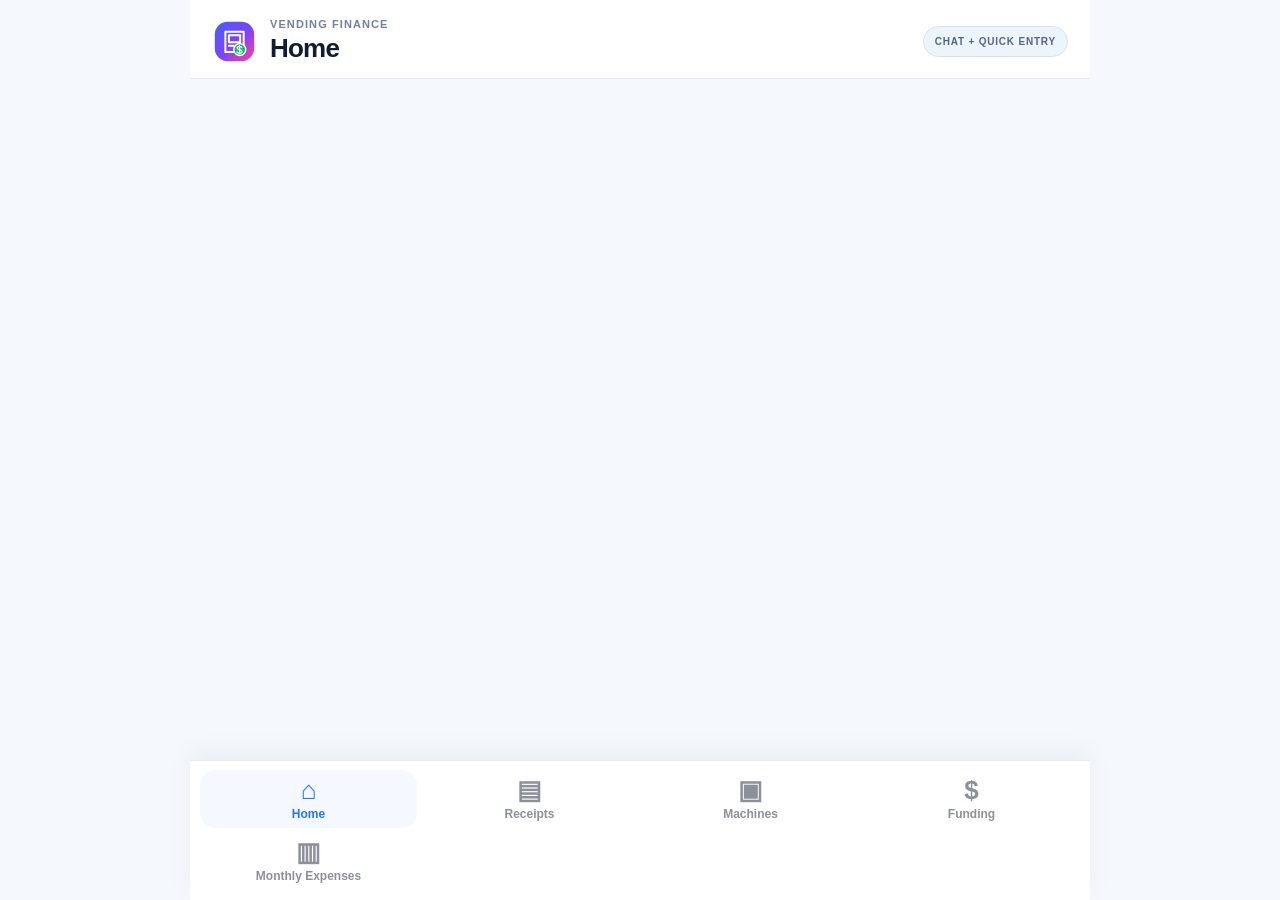
==== commit 5a1578f5: "Show monthly expenses and quick-entry cash balance" ====
--- a/finance/index.html
+++ b/finance/index.html
@@ -4,11 +4,11 @@
   <meta charset="UTF-8" />
   <meta name="viewport" content="width=device-width, initial-scale=1.0, viewport-fit=cover" />
   <meta name="theme-color" content="#f7f9fd" />
-  <meta name="description" content="CHHS vending finance display — performance, receipts, machines, and funding." />
+  <meta name="description" content="CHHS vending finance board — earnings, monthly expenses, and machine performance." />
   <link rel="icon" type="image/svg+xml" href="icon.svg" />
   <link rel="apple-touch-icon" href="icon.svg" />
   <title>Vending Finance Board</title>
-  <link rel="stylesheet" href="styles.css?v=read-only-v1" />
+  <link rel="stylesheet" href="styles.css?v=cash-entry-v1" />
 </head>
 <body>
   <div class="app-shell">
@@ -20,7 +20,7 @@
           <h1 id="pageTitle">Home</h1>
         </div>
       </div>
-      <div class="display-chip" title="Edit finance data through ChatGPT, not this page">DISPLAY ONLY</div>
+      <div class="display-chip" title="ChatGPT manages shared data; quick entries save in your browser">CHAT + QUICK ENTRY</div>
     </header>
 
     <div id="dataNotice" class="sync-notice" role="status" aria-live="polite"></div>
@@ -31,8 +31,9 @@
       <button type="button" class="nav-item" data-page="receipts"><span class="nav-icon">▤</span><span>Receipts</span></button>
       <button type="button" class="nav-item" data-page="machines"><span class="nav-icon">▣</span><span>Machines</span></button>
       <button type="button" class="nav-item" data-page="funding"><span class="nav-icon">$</span><span>Funding</span></button>
+      <button type="button" class="nav-item" data-page="monthly"><span class="nav-icon">▥</span><span>Monthly Expenses</span></button>
     </nav>
   </div>
-  <script src="app.js?v=read-only-v1"></script>
+  <script src="app.js?v=cash-entry-v1"></script>
 </body>
 </html>
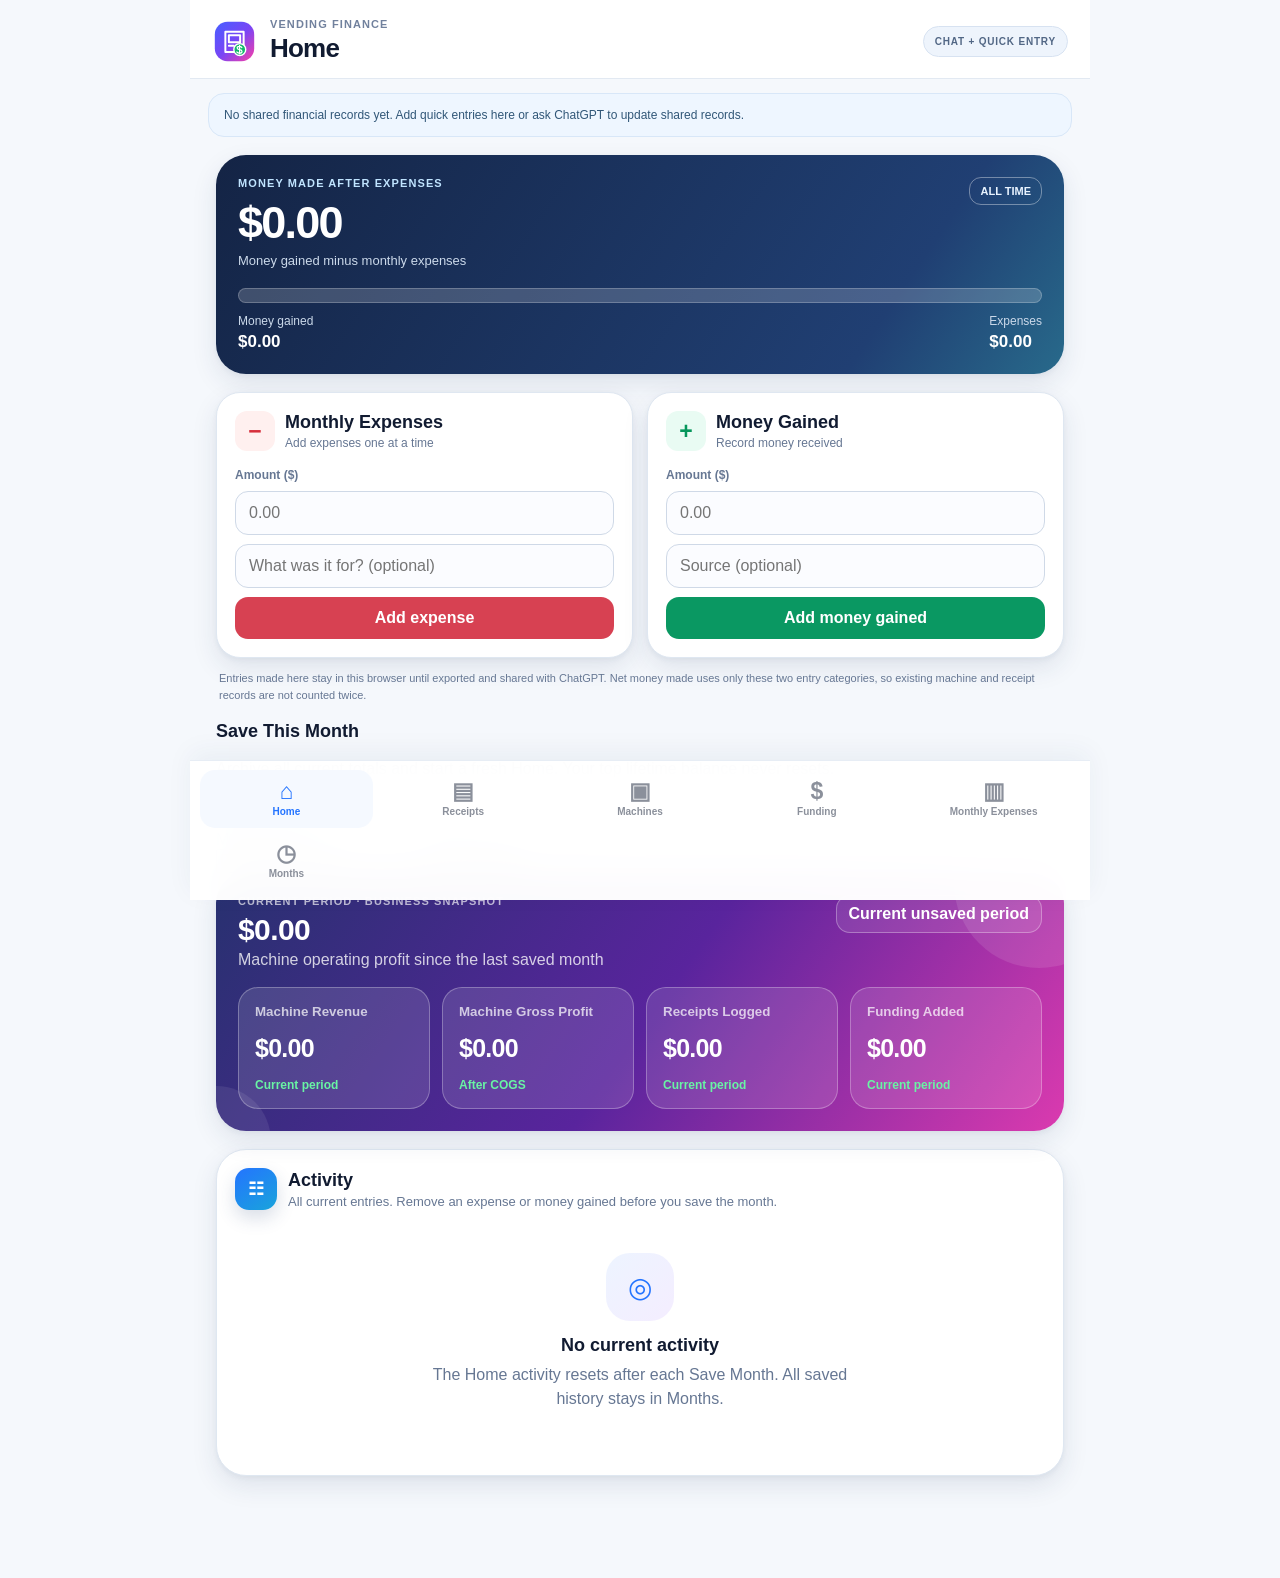
==== commit 8b1bac53: "Add permanent Months tab, activity removal and archive styling" ====
--- a/finance/index.html
+++ b/finance/index.html
@@ -8,7 +8,7 @@
   <link rel="icon" type="image/svg+xml" href="icon.svg" />
   <link rel="apple-touch-icon" href="icon.svg" />
   <title>Vending Finance Board</title>
-  <link rel="stylesheet" href="styles.css?v=cash-entry-v1" />
+  <link rel="stylesheet" href="styles.css?v=month-archive-v2" />
 </head>
 <body>
   <div class="app-shell">
@@ -32,8 +32,10 @@
       <button type="button" class="nav-item" data-page="machines"><span class="nav-icon">▣</span><span>Machines</span></button>
       <button type="button" class="nav-item" data-page="funding"><span class="nav-icon">$</span><span>Funding</span></button>
       <button type="button" class="nav-item" data-page="monthly"><span class="nav-icon">▥</span><span>Monthly Expenses</span></button>
+      <button type="button" class="nav-item" data-page="months"><span class="nav-icon">◷</span><span>Months</span></button>
     </nav>
   </div>
-  <script src="app.js?v=cash-entry-v1"></script>
+  <script src="months.js?v=month-archive-v2"></script>
+  <script src="app.js?v=month-archive-v2"></script>
 </body>
 </html>
--- a/finance/styles.css
+++ b/finance/styles.css
@@ -8,3 +8,47 @@
 .sync-notice.success{background:#f0f9f4;border-color:#d8e9df;color:#24694b;}
 .sync-notice .backup-btn{border:1px solid currentColor;background:transparent;color:inherit;font-size:12px;font-weight:800;padding:8px 10px;border-radius:11px;}
 @media(max-width:520px){.display-chip{font-size:9px;padding:8px;}.sync-notice{margin-left:14px;margin-right:14px;}}
+
+
+/* Additive financial quick-entry and cash-summary styles, November 2026. */
+.bottom-nav{grid-template-columns:repeat(5,minmax(0,1fr));}
+.bottom-nav .nav-item{font-size:10px;line-height:1.15;padding:5px 2px;gap:3px;}
+.bottom-nav .nav-icon{font-size:23px;}
+.net-board{background:linear-gradient(124deg,#142445,#203f73 78%,#286a8b);color:white;padding:22px;border-radius:var(--radius-xl);margin-bottom:18px;box-shadow:var(--shadow);}
+.net-line{display:flex;justify-content:space-between;align-items:flex-start;gap:15px;}
+.net-board .eyebrow{color:#c0e4ff;}
+.net-board h2{font-size:clamp(32px,5vw,45px);margin:8px 0 4px;letter-spacing:-.04em;}
+.net-board h2.net-negative{color:#ffc0c5;}
+.net-board p:not(.eyebrow){margin:0;color:#cbd9ea;font-size:13px;}
+.net-pill{white-space:nowrap;border:1px solid #ffffff60;border-radius:12px;padding:7px 10px;font-size:11px;font-weight:800;color:#e8f3ff;}
+.net-track{height:15px;border-radius:999px;background:#ffffff2f;overflow:hidden;margin-top:20px;border:1px solid #ffffff38;}
+.net-track div{height:100%;border-radius:999px;background:linear-gradient(90deg,#62d6aa,#9df0b4);transition:width .24s ease;}
+.net-numbers{display:flex;justify-content:space-between;gap:10px;flex-wrap:wrap;margin-top:11px;}
+.net-numbers span{font-size:12px;color:#cbd9ea;}
+.net-numbers strong{display:block;font-size:17px;margin-top:4px;color:#fff;}
+.entry-grid{display:grid;grid-template-columns:repeat(2,minmax(0,1fr));gap:14px;}
+.entry-card{padding:18px;border:1px solid var(--line);background:#fff;border-radius:24px;box-shadow:var(--shadow);min-width:0;}
+.entry-title{display:flex;align-items:center;gap:10px;margin-bottom:17px;}
+.entry-title h3{font-size:18px;margin:0 0 3px;}
+.entry-title p{font-size:12px;color:var(--muted);margin:0;}
+.entry-symbol{display:grid;place-items:center;width:40px;height:40px;border-radius:12px;flex:none;font-size:23px;font-weight:900;}
+.expense-symbol{background:#fff0ef;color:#d62f3c;}
+.gain-symbol{background:#e9fbf3;color:#06965b;}
+.entry-form{display:flex;flex-direction:column;gap:9px;}
+.entry-form label{color:var(--muted);font-size:12px;font-weight:800;}
+.entry-form input{width:100%;min-width:0;padding:12px 13px;border:1px solid var(--line-strong);border-radius:13px;background:#fbfcff;color:var(--ink);outline:none;}
+.entry-form input:focus{border-color:#8cb6f9;box-shadow:0 0 0 3px #e7f1ff;}
+.quick-submit,.export-entries{border:0;border-radius:13px;padding:12px 14px;font-weight:850;cursor:pointer;color:#fff;}
+.expense-submit{background:#d74152;}.gain-submit{background:#0a9862;}
+.export-entries{background:#234977;margin-top:12px;}
+.entry-note{font-size:11px;line-height:1.5;color:var(--muted);margin:12px 3px 18px;}
+.monthly-hero{background:linear-gradient(122deg,#24365f,#3d5184 55%,#6462a6);}
+.expense-month{margin:14px 0 22px;}
+.expense-month:last-child{margin-bottom:0;}
+.expense-month-title{display:flex;align-items:center;justify-content:space-between;gap:12px;margin-bottom:12px;padding-bottom:9px;border-bottom:1px solid var(--line);}
+.expense-month-title h3{margin:0;font-size:17px;}
+.expense-month-title strong{color:#d74152;}
+.expense-row-icon{background:#ffeff0;color:#d74152;}
+@media(max-width:650px){.entry-grid{grid-template-columns:1fr;}.bottom-nav{padding-left:4px;padding-right:4px;gap:1px;}.bottom-nav .nav-item{font-size:9px;}.bottom-nav .nav-icon{font-size:21px;}.net-board{padding:18px;}.entry-card{padding:16px;}}
+@media(max-width:370px){.bottom-nav .nav-item{font-size:8px;}.net-pill{padding:6px;}.net-numbers strong{font-size:15px;}}
+.sr-only{position:absolute;width:1px;height:1px;padding:0;margin:-1px;overflow:hidden;clip:rect(0,0,0,0);white-space:nowrap;border:0;}
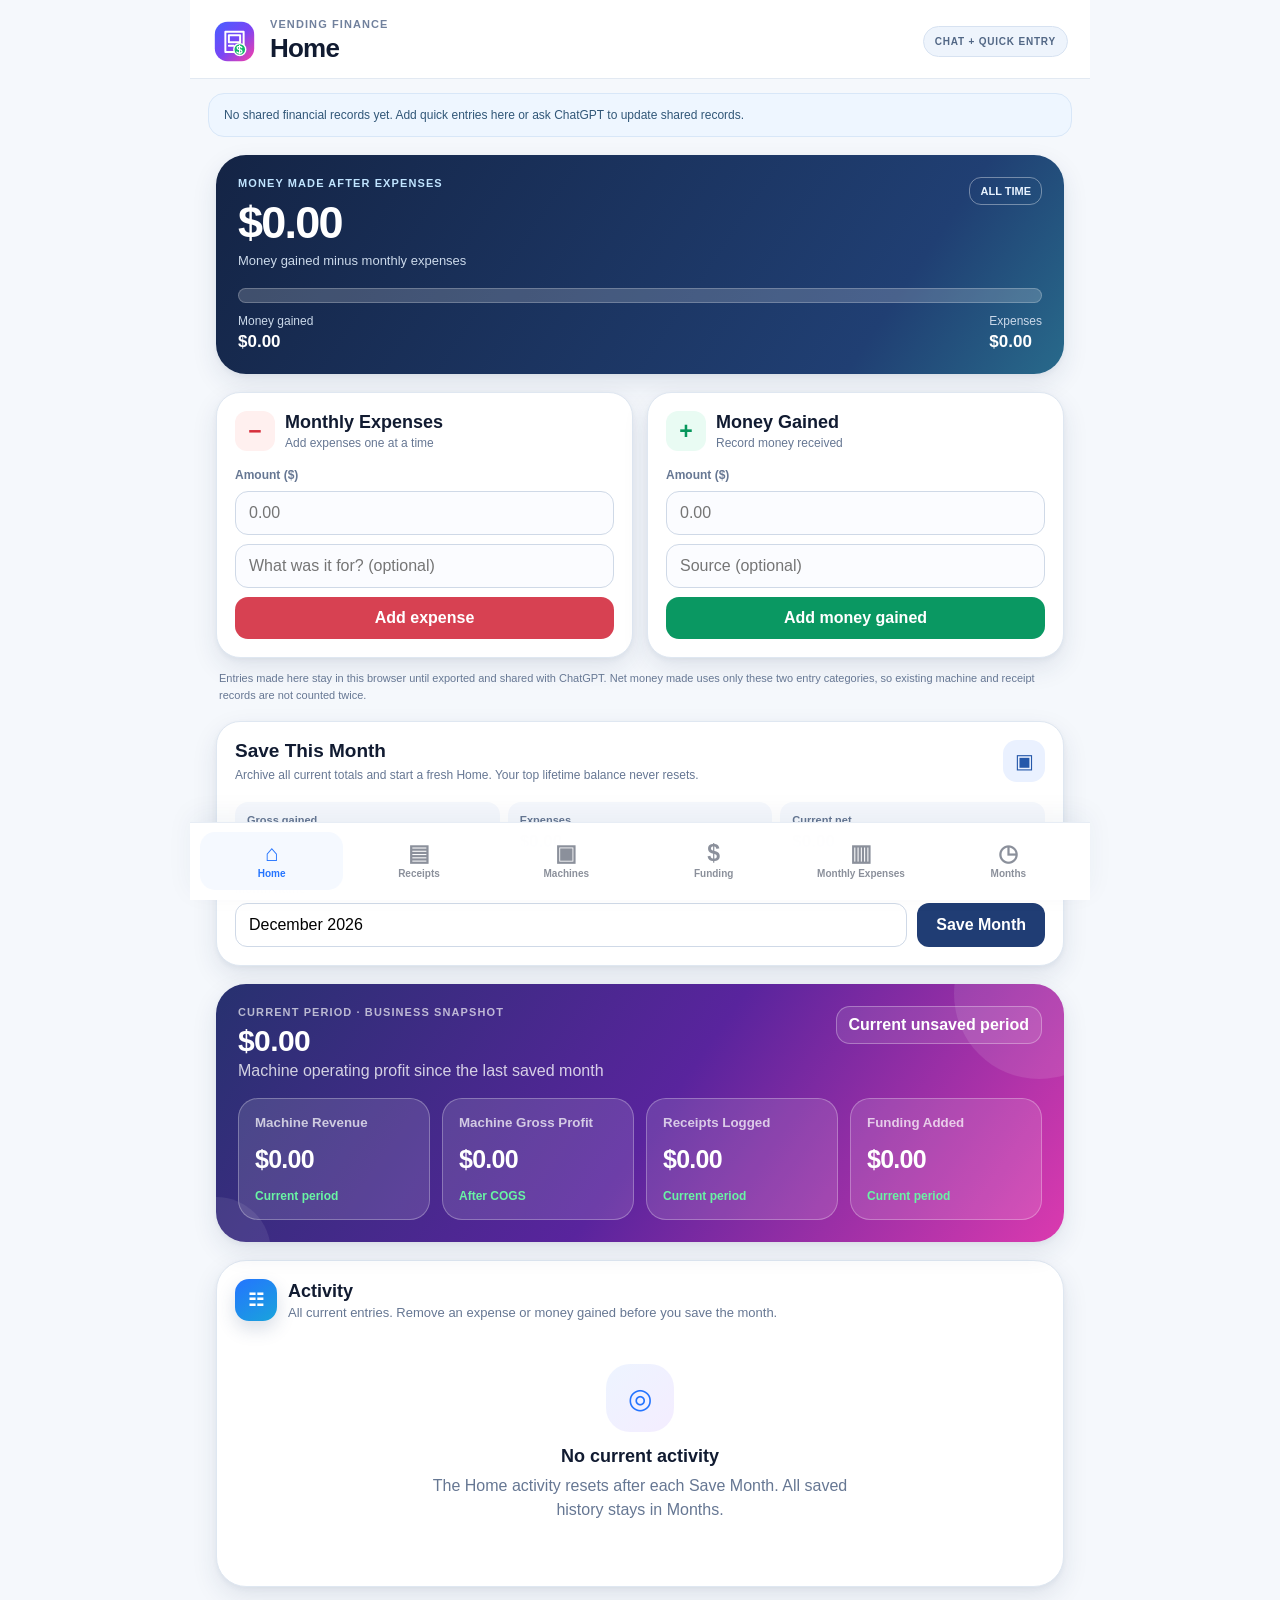
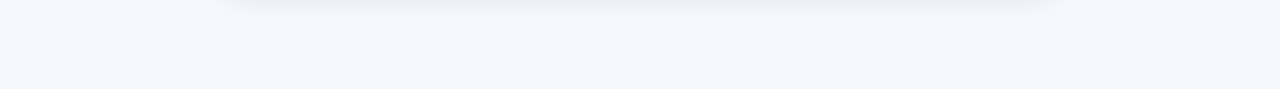
==== commit caaf26b3: "Publish latest finance persistence safeguards without stale script caching" ====
--- a/finance/index.html
+++ b/finance/index.html
@@ -35,7 +35,7 @@
       <button type="button" class="nav-item" data-page="months"><span class="nav-icon">◷</span><span>Months</span></button>
     </nav>
   </div>
-  <script src="months.js?v=month-archive-v2"></script>
-  <script src="app.js?v=month-archive-v2"></script>
+  <script src="months.js?v=storage-safety-v3"></script>
+  <script src="app.js?v=storage-safety-v3"></script>
 </body>
 </html>
--- a/finance/styles.css
+++ b/finance/styles.css
@@ -52,3 +52,62 @@
 @media(max-width:650px){.entry-grid{grid-template-columns:1fr;}.bottom-nav{padding-left:4px;padding-right:4px;gap:1px;}.bottom-nav .nav-item{font-size:9px;}.bottom-nav .nav-icon{font-size:21px;}.net-board{padding:18px;}.entry-card{padding:16px;}}
 @media(max-width:370px){.bottom-nav .nav-item{font-size:8px;}.net-pill{padding:6px;}.net-numbers strong{font-size:15px;}}
 .sr-only{position:absolute;width:1px;height:1px;padding:0;margin:-1px;overflow:hidden;clip:rect(0,0,0,0);white-space:nowrap;border:0;}
+
+
+/* Current-period snapshot, archive, and removal controls */
+.bottom-nav{grid-template-columns:repeat(6,minmax(0,1fr));}
+.bottom-nav .nav-item{padding:6px 1px;min-width:0;overflow-wrap:anywhere;}
+.month-save-section{background:#fff;border:1px solid var(--line);border-radius:24px;padding:18px;margin:8px 0 18px;box-shadow:var(--shadow);}
+.month-save-head{display:flex;align-items:start;justify-content:space-between;gap:12px;}
+.month-save-head h3{margin:0 0 4px;font-size:19px;}
+.month-save-head p{color:var(--muted);font-size:12px;line-height:1.5;max-width:560px;margin:0;}
+.month-save-icon{display:grid;place-items:center;background:#eaf1ff;color:#2558aa;width:42px;height:42px;border-radius:14px;flex:none;font-size:20px;}
+.month-current-summary{display:grid;grid-template-columns:repeat(3,minmax(0,1fr));gap:8px;margin:18px 0;}
+.month-current-summary span{background:#f5f8fd;border-radius:13px;padding:12px;color:var(--muted);font-size:11px;font-weight:750;}
+.month-current-summary b{display:block;color:var(--ink);font-size:17px;margin-top:6px;}
+.month-save-section label{display:block;font-size:12px;color:var(--muted);font-weight:850;margin-bottom:7px;}
+.month-save-actions{display:flex;gap:10px;align-items:stretch;}
+.month-save-actions input{flex:1;min-width:0;border:1px solid var(--line-strong);border-radius:12px;padding:12px 13px;background:#fff;outline:none;}
+.month-save-actions input:focus{border-color:#91b4f5;box-shadow:0 0 0 3px #e9f1ff;}
+.save-month-btn{background:#203d74;color:white;border:0;border-radius:12px;padding:12px 19px;font-weight:850;white-space:nowrap;}
+.remove-action{display:block;background:#fff2f2;border:1px solid #ffd2d5;border-radius:9px;color:#c22c44;font-size:11px;font-weight:850;padding:5px 8px;margin-left:auto;margin-top:7px;}
+.remove-action:hover{background:#ffe3e7;}
+.months-header{padding:24px;border:1px solid var(--line);background:#fff;border-radius:25px;box-shadow:var(--shadow);margin-bottom:15px;}
+.months-header h2{margin:4px 0 5px;}
+.months-header>p:not(.eyebrow){font-size:13px;color:var(--muted);line-height:1.5;}
+.months-count{font-size:12px;font-weight:850;color:#305d98;background:#edf4ff;border-radius:999px;padding:8px 11px;display:inline-block;margin-top:6px;}
+.month-archive-list{display:grid;gap:13px;}
+.month-archive-card{border-radius:22px;border:1px solid var(--line);padding:0;background:white;box-shadow:var(--shadow);overflow:hidden;}
+.month-archive-card summary{list-style:none;cursor:pointer;display:flex;align-items:center;justify-content:space-between;gap:15px;padding:18px;}
+.month-archive-card summary::-webkit-details-marker{display:none;}
+.month-archive-card[open] summary{border-bottom:1px solid var(--line);background:#f7faff;}
+.month-archive-card summary h3{margin:5px 0;font-size:19px;}
+.month-archive-card summary p{margin:0;color:var(--muted);font-size:12px;}
+.month-archive-date{color:#6c84b0;text-transform:uppercase;letter-spacing:.08em;font-size:10px;font-weight:850;}
+.month-archive-net{text-align:right;flex:none;}
+.month-archive-net strong{display:block;font-size:22px;color:#1d5573;}
+.month-archive-net span{display:block;font-size:10px;color:var(--muted);margin-top:4px;}
+.month-detail{padding:17px 18px 20px;}
+.month-figures{display:grid;grid-template-columns:repeat(2,minmax(0,1fr));gap:9px;}
+.month-figures>div{background:#f4f8fc;border-radius:13px;padding:11px;min-width:0;}
+.month-figures small{display:block;font-size:10px;font-weight:750;color:var(--muted);}
+.month-figures strong{display:block;font-size:16px;margin-top:5px;}
+.archive-explanation{font-size:11px;color:var(--muted);margin:12px 0;line-height:1.5;}
+.archived-entry-group{margin:15px 0;padding-top:12px;border-top:1px solid var(--line);}
+.archived-entry-group h4{margin:0 0 9px;font-size:14px;}
+.archive-line{display:flex;align-items:center;justify-content:space-between;gap:10px;font-size:12px;margin-top:8px;}
+.archive-line span{min-width:0;overflow-wrap:anywhere;}
+.archive-line small{display:block;color:var(--muted);margin-top:3px;}
+.archive-line b{flex:none;}
+.rename-month-btn{border:1px solid #cdddf4;background:#eaf3ff;color:#25558e;border-radius:11px;padding:10px 14px;font-size:12px;font-weight:850;margin-top:16px;}
+@media(max-width:520px){
+ .bottom-nav .nav-icon{font-size:19px;}
+ .bottom-nav .nav-item{font-size:8px;}
+ .month-save-actions{flex-direction:column;}
+ .save-month-btn{width:100%;}
+ .month-current-summary b{font-size:13px;}
+ .month-current-summary span{padding:10px 7px;}
+ .month-archive-card summary{padding:14px;}
+ .month-archive-net strong{font-size:17px;}
+ .month-figures strong{font-size:15px;}
+}
